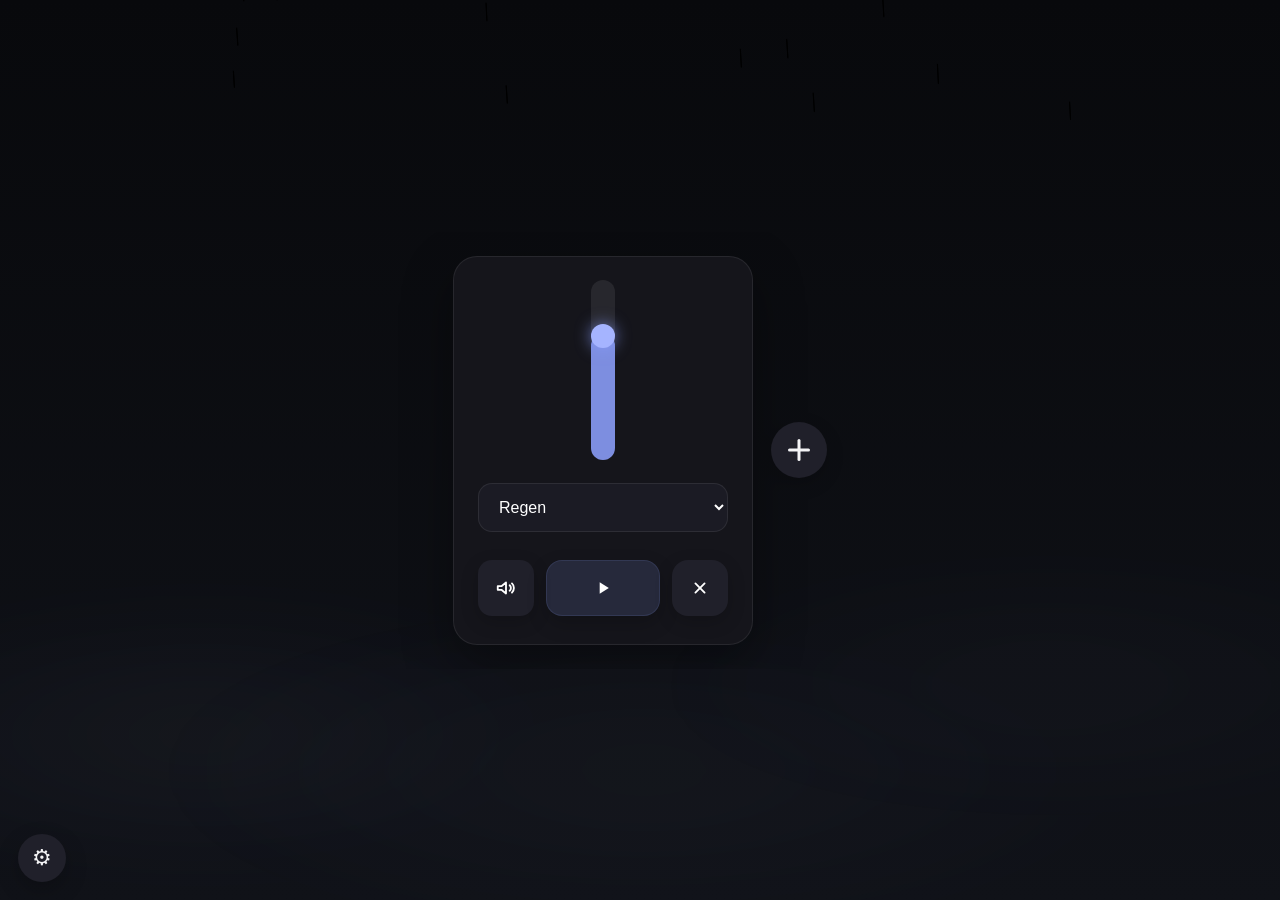
==== chillseite2.html @ a2947f50 "Add files via upload" ====
﻿<!DOCTYPE html>
<html lang="de">
<head>
    <meta charset="UTF-8">
    <title>Maltes Chillseite</title>
    <link rel="stylesheet" href="chillseitestyle2.css">
    <script src="Script2.js"></script>
</head>

<body>
    <div class="rain-settings-dock">
        <button class="rain-settings-gear" aria-label="Regeneinstellungen öffnen">
            ⚙
        </button>

        <div class="rain-settings-popout">
            <label>
                Stärke
                <input type="range" min="20" max="200" value="90" class="rain-intensity-slider">
            </label>

            <label>
                Wind
                <input type="range" min="0" max="20" value="6" class="rain-wind-slider">
            </label>

            <label>
                Opacity
                <input type="range" min="0" max="100" value="70" class="rain-opacity-slider">
            </label>

            <div class="rain-settings-actions">
                <label class="rain-toggle-switch icon-toggle-switch">
                    <input type="checkbox" class="rain-enabled-toggle" checked>

                    <span class="toggle-icon left-icon" aria-hidden="true">
                        <svg viewBox="0 0 24 24">
                            <path d="M7 16h9a4 4 0 0 0 0-8 5.5 5.5 0 0 0-10.4 1.7A3.5 3.5 0 0 0 7 16Z"></path>
                            <line x1="5" y1="19" x2="19" y2="5"></line>
                        </svg>
                    </span>

                    <span class="rain-toggle-slider"></span>

                    <span class="toggle-icon right-icon" aria-hidden="true">
                        <svg viewBox="0 0 24 24">
                            <path d="M7 16h9a4 4 0 0 0 0-8 5.5 5.5 0 0 0-10.4 1.7A3.5 3.5 0 0 0 7 16Z"></path>
                            <line x1="9" y1="18" x2="8" y2="20"></line>
                            <line x1="13" y1="18" x2="12" y2="20"></line>
                            <line x1="17" y1="18" x2="16" y2="20"></line>
                        </svg>
                    </span>
                </label>

                <label class="rain-toggle-switch icon-toggle-switch">
                    <input type="checkbox" class="cow-enabled-toggle">

                    <span class="toggle-icon left-icon" aria-hidden="true">
                        <svg viewBox="0 0 24 24">
                            <path d="M6 14c0-3.8 2.8-6 6-6s6 2.2 6 6"></path>
                            <path d="M8 13.5c.8 2 2.4 3.5 4 3.5s3.2-1.5 4-3.5"></path>
                            <path d="M8 9.5 6.2 7.8"></path>
                            <path d="M16 9.5 17.8 7.8"></path>
                            <line x1="5" y1="19" x2="19" y2="5"></line>
                        </svg>
                    </span>

                    <span class="rain-toggle-slider"></span>

                    <span class="toggle-icon right-icon" aria-hidden="true">
                        <svg viewBox="0 0 24 24">
                            <path d="M6 14c0-3.8 2.8-6 6-6s6 2.2 6 6"></path>
                            <path d="M8 13.5c.8 2 2.4 3.5 4 3.5s3.2-1.5 4-3.5"></path>
                            <path d="M8 9.5 6.2 7.8"></path>
                            <path d="M16 9.5 17.8 7.8"></path>
                            <circle cx="9.4" cy="13" r=".8" fill="currentColor" stroke="none"></circle>
                            <circle cx="14.6" cy="13" r=".8" fill="currentColor" stroke="none"></circle>
                        </svg>
                    </span>
                </label>

                <label class="rain-toggle-switch icon-toggle-switch">
                    <input type="checkbox" class="fog-enabled-toggle" checked>

                    <span class="toggle-icon left-icon" aria-hidden="true">
                        <svg viewBox="0 0 24 24">
                            <path d="M4 10.5h16"></path>
                            <path d="M6 14h12"></path>
                            <path d="M8 17.5h8"></path>
                            <line x1="5" y1="19" x2="19" y2="5"></line>
                        </svg>
                    </span>

                    <span class="rain-toggle-slider"></span>

                    <span class="toggle-icon right-icon" aria-hidden="true">
                        <svg viewBox="0 0 24 24">
                            <path d="M4 10.5h16"></path>
                            <path d="M6 14h12"></path>
                            <path d="M8 17.5h8"></path>
                        </svg>
                    </span>
                </label>

                <button class="rain-reset-button">Zurücksetzen</button>
            </div>
        </div>
    </div>

    <div class="fog-layer">
        <span class="fog-cloud fog-1"></span>
        <span class="fog-cloud fog-2"></span>
        <span class="fog-cloud fog-3"></span>
    </div>

    <canvas id="rain-canvas"></canvas>
    <div class="page-scroll">
        <main class="app">

            <div class="mixer-area">

                <div class="audio-row">
                    <div class="boxes-container">
                        <div class="audio-box">
                            <div class="slider-container">
                                <div class="volume-slider" data-value="70">
                                    <div class="volume-fill"></div>
                                    <div class="volume-thumb"></div>
                                </div>
                            </div>

                            <select class="audio-select">
                                <option value="audio/rain.mp3">Regen</option>
                                <option value="audio/waves.mp3">Wellen</option>
                                <option value="audio/forest.mp3">Wald</option>
                                <option value="audio/fire.mp3">Kamin</option>
                                <option value="audio/regenzelt.mp3">Zelt</option>
                                <option value="audio/brown.mp3">Brown Noise</option>
                            </select>


                            <div class="button-row">
                                <button class="mute-button icon-button" aria-label="Stummschalten">
                                    <svg class="icon-volume" viewBox="0 0 24 24">
                                        <path d="M3 10v4h4l5 4V6L7 10H3z"></path>
                                        <path d="M16 9a4 4 0 0 1 0 6"></path>
                                        <path d="M18.5 7a7 7 0 0 1 0 10"></path>
                                    </svg>

                                    <svg class="icon-volume-muted" viewBox="0 0 24 24">
                                        <path d="M3 10v4h4l5 4V6L7 10H3z"></path>
                                        <line x1="16" y1="8" x2="22" y2="14"></line>
                                        <line x1="22" y1="8" x2="16" y2="14"></line>
                                    </svg>
                                </button>

                                <button class="play-button play-main-button" aria-label="Play oder Pause">
                                    <svg class="icon-play" viewBox="0 0 24 24">
                                        <polygon points="8,5 19,12 8,19"></polygon>
                                    </svg>

                                    <svg class="icon-pause" viewBox="0 0 24 24">
                                        <rect x="6" y="5" width="4" height="14"></rect>
                                        <rect x="14" y="5" width="4" height="14"></rect>
                                    </svg>
                                </button>

                                <button class="remove-button icon-button" aria-label="Panel entfernen">
                                    <svg viewBox="0 0 24 24">
                                        <line x1="7" y1="7" x2="17" y2="17"></line>
                                        <line x1="17" y1="7" x2="7" y2="17"></line>
                                    </svg>
                                </button>
                            </div>
                        </div>
                    </div>

                    <button class="add-button" aria-label="Neues Panel hinzufügen"></button>
                </div>

            </div>
        </main>
    </div>

    <div class="sleepy-cow-signature" aria-hidden="true">
        <div class="cow-zzz-layer">
            <span class="cow-zzz z1">z</span>
            <span class="cow-zzz z2">z</span>
            <span class="cow-zzz z3">z</span>
        </div>

        <div class="cow-image-wrap">
            <img src="cow-sleep.png" alt="" class="sleepy-cow-image">
        </div>
    </div>
</body>
</html>
---- chillseitestyle2.css ----
﻿* 
{
    box-sizing: border-box;
    margin: 0;
    padding: 0;
}

:root 
{
    --bg: #0a0a0d;
    --panel: #15151b;
    --panel-border: rgba(255, 255, 255, 0.08);
    --text: #f3f3f5;
    --muted: #b8b8c2;
    --accent: #8ea3ff;
    --button: #20202a;
    --button-hover: #2b2b38;
}

.volume-slider {
    position: relative;
    width: 24px;
    height: 180px;
    border-radius: 999px;
    background: rgba(255, 255, 255, 0.08);
    cursor: pointer;
}

.volume-fill {
    position: absolute;
    left: 0;
    bottom: 0;
    width: 100%;
    height: 70%;
    border-radius: 999px;
    background: rgba(140, 160, 255, 0.85);
}

.volume-thumb {
    position: absolute;
    left: 50%;
    bottom: 70%;
    width: 24px;
    height: 24px;
    transform: translate(-50%, 50%) translateY(2px);
    border-radius: 50%;
    background: #a5b4ff;
    box-shadow: 0 0 16px rgba(140, 160, 255, 0.7);
    transition: transform 0.08s ease, box-shadow 0.12s ease, background 0.12s ease;
}
.volume-slider:hover .volume-thumb {
    transform: translate(-50%, 50%) translateY(1px) scale(1.06);
    box-shadow: 0 0 22px rgba(140, 160, 255, 0.95);
}

.volume-slider.is-disabled {
    opacity: 0.35;
    pointer-events: none;
}

    .volume-slider.is-disabled .volume-thumb {
        box-shadow: none;
    }

html,
body {
    height: 100%;
}

body {
    margin: 0;
    font-family: Arial, sans-serif;
    background-color: black;
    background: linear-gradient(to bottom, #08090c, #101218);
    color: var(--text);
    display: flex;
    justify-content: center;
    align-items: center;
    overflow: hidden;
}

    body::-webkit-scrollbar {
        height: 10px;
    }

    body::-webkit-scrollbar-track {
        background: transparent;
    }

    body::-webkit-scrollbar-thumb {
        background: rgba(140, 160, 255, 0.35);
        border-radius: 999px;
    }

        body::-webkit-scrollbar-thumb:hover {
            background: rgba(140, 160, 255, 0.5);
        }

.app {
    width: 100%;
    display: flex;
    justify-content: center;
}

.mixer-area {
    display: flex;
    justify-content: center;
    min-width: max-content;
}

.audio-row {
    display: flex;
    align-items: center;
    gap: 18px;
}
    .audio-row::-webkit-scrollbar {
        height: 8px;
    }

    .audio-row::-webkit-scrollbar-track {
        background: transparent;
    }

    .audio-row::-webkit-scrollbar-thumb {
        background: rgba(140, 160, 255, 0.3);
        border-radius: 999px;
    }

        .audio-row::-webkit-scrollbar-thumb:hover {
            background: rgba(140, 160, 255, 0.5);
        }


.boxes-container {
    display: flex;
    gap: 18px;
    flex-wrap: nowrap;
}


.audio-box {
    width: 300px;
    min-height: 280px;
    background: #15151b;
    border: 1px solid rgba(255, 255, 255, 0.08);
    border-radius: 24px;
    padding: 28px 24px;
    display: flex;
    flex-direction: column;
    align-items: center;
    gap: 28px;
    box-shadow: 0 18px 50px rgba(0, 0, 0, 0.35);
}

.page-scroll {
    width: 100%;
    overflow-x: auto;
    overflow-y: hidden;
}

    .page-scroll::-webkit-scrollbar {
        height: 8px;
    }

    .page-scroll::-webkit-scrollbar-track {
        background: transparent;
    }

    .page-scroll::-webkit-scrollbar-thumb {
        background: rgba(140, 160, 255, 0.35);
        border-radius: 999px;
    }

        .page-scroll::-webkit-scrollbar-thumb:hover {
            background: rgba(140, 160, 255, 0.55);
        }
.page-scroll {
    scrollbar-color: rgba(140, 160, 255, 0.35) transparent;
}

.audio-select {
    width: 100%;
    padding: 14px 16px;
    font-size: 1rem;
    border-radius: 14px;
    border: 1px solid rgba(255, 255, 255, 0.08);
    background: #1b1b24;
    color: white;
}

.mute-button,
.play-button,
.remove-button {
    border: none;
    border-radius: 16px;
    background: var(--button);
    color: white;
    cursor: pointer;
    transform: translateY(0) scale(1);
    box-shadow: 0 6px 18px rgba(0, 0, 0, 0.18);
    transition: background 0.16s ease, opacity 0.2s ease, transform 0.08s ease, box-shadow 0.12s ease;
}

    .mute-button:hover,
    .play-button:hover,
    .remove-button:hover {
        background: var(--button-hover);
        box-shadow: 0 10px 24px rgba(140, 160, 255, 0.08);
    }

    .mute-button:active,
    .play-button:active,
    .remove-button:active {
        transform: translateY(1px) scale(0.97);
        box-shadow: 0 2px 8px rgba(0, 0, 0, 0.14);
    }

.icon-button {
    position: relative;
    width: 56px;
    height: 56px;
    display: flex;
    align-items: center;
    justify-content: center;
}

    .icon-button svg {
        width: 22px;
        height: 22px;
        stroke: white;
        fill: none;
        stroke-width: 2;
        stroke-linecap: round;
        stroke-linejoin: round;
    }

.icon-volume,
.icon-volume-muted {
    position: absolute;
    width: 22px;
    height: 22px;
    transition: opacity 0.18s ease, transform 0.18s ease;
}

.icon-volume {
    opacity: 1;
    transform: scale(1);
}

.icon-volume-muted {
    opacity: 0;
    transform: scale(0.8);
}

.mute-button.is-muted .icon-volume {
    opacity: 0;
    transform: scale(0.8);
}

.mute-button.is-muted .icon-volume-muted {
    opacity: 1;
    transform: scale(1);
}

.play-main-button {
    width: 100%;
    height: 56px;
    display: flex;
    align-items: center;
    justify-content: center;
    background: rgba(140, 160, 255, 0.14);
    box-shadow: 0 0 0 1px rgba(140, 160, 255, 0.12) inset, 0 8px 20px rgba(0, 0, 0, 0.2);
}

    .play-main-button:hover {
        background: rgba(140, 160, 255, 0.2);
        box-shadow: 0 0 0 1px rgba(140, 160, 255, 0.18) inset, 0 10px 24px rgba(140, 160, 255, 0.12);
    }

.play-button:hover,
.remove-button:hover {
    background: var(--button-hover);
}

.audio-box {
    flex-shrink: 0;
    animation: boxFadeIn 0.28s ease;
}

    .audio-box.removing {
        animation: boxFadeOut 0.25s ease forwards;
    }

.hidden {
    display: none;
}

.mute-button {
    width: 100%;
    padding: 14px 16px;
    border: none;
    border-radius: 14px;
    background: #20202a;
    color: white;
    font-size: 1rem;
    cursor: pointer;
}

.mute-button:hover {
    background: var(--button-hover);
}

.slider-container {
    display: flex;
    justify-content: center;
    align-items: center;
    height: 170px;
}

.button-row {
    width: 100%;
    display: grid;
    grid-template-columns: 56px 1fr 56px;
    gap: 12px;
    align-items: center;
}

.add-button {
    box-shadow: 0 6px 18px rgba(0, 0, 0, 0.18);
    flex-shrink: 0;
    width: 56px;
    height: 56px;
    border: none;
    border-radius: 50%;
    background: var(--button);
    cursor: pointer;
    display: flex;
    align-items: center;
    justify-content: center;
    position: relative;
    padding: 0;
    transition: background 0.2s ease, transform 0.2s ease, box-shadow 0.2s ease;
}

    .add-button::before,
    .add-button::after {
        content: "";
        position: absolute;
        left: 50%;
        top: 50%;
        background: var(--text);
        border-radius: 999px;
        transform: translate(-50%, -50%);
        transform-origin: center;
        transition: background 0.2s ease, transform 0.2s ease, opacity 0.2s ease;
    }

    .add-button::before {
        width: 22px;
        height: 3px;
    }

    .add-button::after {
        width: 3px;
        height: 22px;
    }

    .add-button:hover {
        background: var(--button-hover);
        box-shadow: 0 10px 24px rgba(140, 160, 255, 0.08);
    }

        .add-button:hover::before,
        .add-button:hover::after {
            background: rgba(255, 255, 255, 0.96);
        }

    .add-button:active {
        transform: translateY(1px) scale(0.96);
        box-shadow: 0 2px 8px rgba(0, 0, 0, 0.14);
    }

        .add-button:active::before,
        .add-button:active::after {
            transform: translate(-50%, -50%) scale(0.96);
        }

.boxes-container {
    display: flex;
    gap: 18px;
    flex-wrap: nowrap;
    align-items: center;
}

@keyframes boxFadeIn {
    from {
        opacity: 0;
        transform: translateY(16px) scale(0.96);
    }

    to {
        opacity: 1;
        transform: translateY(0) scale(1);
    }
}

@keyframes boxFadeOut {
    from {
        opacity: 1;
        transform: translateY(0) scale(1);
    }

    to {
        opacity: 0;
        transform: translateY(16px) scale(0.96);
    }
}

.play-button {
    display: flex;
    align-items: center;
    justify-content: center;
    position: relative;
}

    .play-button svg {
        width: 20px;
        height: 20px;
        fill: white;
    }

.icon-play,
.icon-pause {
    position: absolute;
    width: 20px;
    height: 20px;
    fill: white;
    transition: opacity 0.18s ease, transform 0.18s ease;
}

.icon-play {
    opacity: 0;
    transform: scale(0.8);
}

.icon-pause {
    opacity: 0;
    transform: scale(0.8);
}

.paused .icon-play {
    opacity: 1;
    transform: scale(1);
}

.paused .icon-pause {
    opacity: 0;
    transform: scale(0.8);
}

.playing .icon-play {
    opacity: 0;
    transform: scale(0.8);
}

.playing .icon-pause {
    opacity: 1;
    transform: scale(1);
}

.fog-layer {
    position: fixed;
    inset: 0;
    pointer-events: none;
    z-index: 1;
    overflow: hidden;
    opacity: 1;
    transition: opacity 0.45s ease;
    mix-blend-mode: screen;
}

.fog-cloud {
    position: absolute;
    border-radius: 50%;
    background: radial-gradient( ellipse at center, rgba(215, 225, 255, 0.12) 0%, rgba(185, 198, 255, 0.08) 30%, rgba(145, 165, 255, 0.045) 55%, rgba(120, 140, 220, 0.018) 72%, rgba(120, 140, 220, 0) 100% );
    filter: blur(42px);
    opacity: 0.42;
    transform: translate3d(0, 0, 0);
    will-change: transform, opacity;
}

.fog-1 {
    width: 760px;
    height: 250px;
    left: -180px;
    bottom: 40px;
    opacity: 0.34;
    animation: fogDrift1 42s linear infinite;
}

.fog-2 {
    width: 980px;
    height: 300px;
    left: 12%;
    bottom: -20px;
    opacity: 0.26;
    animation: fogDrift2 56s linear infinite;
}

.fog-3 {
    width: 820px;
    height: 240px;
    right: -180px;
    bottom: 95px;
    opacity: 0.2;
    animation: fogDrift3 48s linear infinite;
}

#rain-canvas {
    position: fixed;
    inset: 0;
    width: 100%;
    height: 100%;
    pointer-events: none;
    z-index: 2;
}

.app {
    width: 100%;
    display: flex;
    justify-content: center;
    align-items: center;
    padding: 24px;
    position: relative;
    z-index: 2;
}

.playing .play-main-button {
    box-shadow: 0 0 0 1px rgba(140, 160, 255, 0.2) inset, 0 0 24px rgba(140, 160, 255, 0.18);
}

.rain-settings-dock {
    position: fixed;
    left: 18px;
    bottom: 18px;
    z-index: 30;
    display: flex;
    align-items: flex-end;
    gap: 12px;
}

.rain-settings-gear {
    width: 48px;
    height: 48px;
    border: none;
    border-radius: 50%;
    background: var(--button);
    color: var(--text);
    font-size: 1.35rem;
    cursor: pointer;
    display: flex;
    align-items: center;
    justify-content: center;
    box-shadow: 0 8px 22px rgba(0, 0, 0, 0.22);
    transition: background 0.16s ease, transform 0.08s ease, box-shadow 0.16s ease;
}

    .rain-settings-gear:hover {
        background: var(--button-hover);
        box-shadow: 0 10px 28px rgba(140, 160, 255, 0.12);
    }

    .rain-settings-gear:active {
        transform: scale(0.96);
    }

.rain-settings-popout {
    position: absolute;
    left: 60px;
    bottom: 0;
    width: 220px;
    padding: 14px;
    border-radius: 16px;
    background: rgba(21, 21, 27, 0.94);
    border: 1px solid rgba(255, 255, 255, 0.08);
    backdrop-filter: blur(10px);
    box-shadow: 0 16px 40px rgba(0, 0, 0, 0.28);
    display: flex;
    flex-direction: column;
    gap: 12px;
    opacity: 0;
    transform: translateX(-8px) scale(0.98);
    pointer-events: none;
    transition: opacity 0.18s ease, transform 0.18s ease;
}

    .rain-settings-dock.open .rain-settings-popout,
    .rain-settings-dock:hover .rain-settings-popout,
    .rain-settings-popout:hover {
        opacity: 1;
        transform: translateX(0) scale(1);
        pointer-events: auto;
    }

    .rain-settings-popout label {
        display: flex;
        flex-direction: column;
        gap: 8px;
        font-size: 0.92rem;
        color: var(--muted);
    }

    .rain-settings-popout .icon-toggle-switch {
        flex-direction: row;
        align-items: center;
        gap: 10px;
        color: var(--text);
    }

    .rain-settings-popout input[type="range"] {
        width: 100%;
        appearance: none;
        -webkit-appearance: none;
        background: transparent;
        cursor: pointer;
    }

        .rain-settings-popout input[type="range"]::-webkit-slider-runnable-track {
            height: 10px;
            border-radius: 999px;
            background: linear-gradient( to right, rgba(140, 160, 255, 0.95) 0%, rgba(140, 160, 255, 0.95) var(--range-progress, 50%), rgba(255, 255, 255, 0.14) var(--range-progress, 50%), rgba(255, 255, 255, 0.14) 100% );
            box-shadow: inset 0 0 0 1px rgba(255, 255, 255, 0.04);
        }

        .rain-settings-popout input[type="range"]::-webkit-slider-thumb {
            -webkit-appearance: none;
            appearance: none;
            margin-top: -7px;
            width: 20px;
            height: 20px;
            border-radius: 50%;
            border: 2px solid rgba(255, 255, 255, 0.82);
            background: #a5b4ff;
            box-shadow: 0 0 0 4px rgba(140, 160, 255, 0.08), 0 0 14px rgba(140, 160, 255, 0.35), 0 4px 12px rgba(0, 0, 0, 0.2);
            transition: transform 0.12s ease, box-shadow 0.16s ease, background 0.16s ease;
        }

        .rain-settings-popout input[type="range"]:hover::-webkit-slider-thumb {
            transform: scale(1.06);
            box-shadow: 0 0 0 5px rgba(140, 160, 255, 0.11), 0 0 18px rgba(140, 160, 255, 0.45), 0 6px 16px rgba(0, 0, 0, 0.22);
        }

        .rain-settings-popout input[type="range"]::-moz-range-track {
            height: 10px;
            border-radius: 999px;
            background: rgba(255, 255, 255, 0.14);
            box-shadow: inset 0 0 0 1px rgba(255, 255, 255, 0.04);
        }

        .rain-settings-popout input[type="range"]::-moz-range-progress {
            height: 10px;
            border-radius: 999px;
            background: rgba(140, 160, 255, 0.95);
        }

        .rain-settings-popout input[type="range"]::-moz-range-thumb {
            width: 20px;
            height: 20px;
            border-radius: 50%;
            border: 2px solid rgba(255, 255, 255, 0.82);
            background: #a5b4ff;
            box-shadow: 0 0 0 4px rgba(140, 160, 255, 0.08), 0 0 14px rgba(140, 160, 255, 0.35), 0 4px 12px rgba(0, 0, 0, 0.2);
        }

.rain-settings-actions {
    display: flex;
    flex-direction: column;
    gap: 12px;
    margin-top: 4px;
}

.rain-reset-button {
    width: 100%;
    padding: 9px 12px;
    border: 1px solid rgba(255, 255, 255, 0.06);
    border-radius: 12px;
    background: rgba(255, 255, 255, 0.03);
    color: var(--muted);
    cursor: pointer;
    transition: background 0.16s ease, transform 0.08s ease, box-shadow 0.16s ease, color 0.16s ease;
}

    .rain-reset-button:hover {
        background: rgba(255, 255, 255, 0.06);
        color: var(--text);
        box-shadow: 0 8px 18px rgba(140, 160, 255, 0.05);
    }

    .rain-reset-button:active {
        transform: scale(0.98);
    }

.rain-toggle-switch {
    display: flex;
    align-items: center;
    justify-content: center;
    gap: 10px;
    cursor: pointer;
    user-select: none;
}

.icon-toggle-switch {
    width: 100%;
    justify-content: space-between;
    flex-direction: row;
    align-items: center;
}

.rain-enabled-toggle,
.cow-enabled-toggle,
.fog-enabled-toggle {
    display: none;
}

.toggle-icon {
    width: 24px;
    height: 24px;
    color: rgba(235, 240, 255, 0.72);
    display: flex;
    align-items: center;
    justify-content: center;
    flex-shrink: 0;
    transition: color 0.18s ease, opacity 0.18s ease, transform 0.18s ease;
}

.icon-toggle-switch .left-icon {
    order: 1;
}

.icon-toggle-switch .rain-toggle-slider {
    order: 2;
}

.icon-toggle-switch .right-icon {
    order: 3;
}

    .toggle-icon svg {
        width: 22px;
        height: 22px;
        stroke: currentColor;
        fill: none;
        stroke-width: 2;
        stroke-linecap: round;
        stroke-linejoin: round;
    }

.rain-toggle-slider {
    position: relative;
    width: 48px;
    height: 28px;
    border-radius: 999px;
    background: rgba(255, 255, 255, 0.12);
    transition: background 0.18s ease, box-shadow 0.18s ease;
    flex-shrink: 0;
}

    .rain-toggle-slider::before {
        content: "";
        position: absolute;
        top: 3px;
        left: 3px;
        width: 22px;
        height: 22px;
        border-radius: 50%;
        background: white;
        transition: transform 0.18s ease;
        box-shadow: 0 4px 10px rgba(0, 0, 0, 0.18);
    }

.rain-enabled-toggle:checked ~ .rain-toggle-slider,
.cow-enabled-toggle:checked ~ .rain-toggle-slider,
.fog-enabled-toggle:checked ~ .rain-toggle-slider {
    background: rgba(140, 160, 255, 0.55);
    box-shadow: 0 0 16px rgba(140, 160, 255, 0.14);
}

    .rain-enabled-toggle:checked ~ .rain-toggle-slider::before,
    .cow-enabled-toggle:checked ~ .rain-toggle-slider::before,
    .fog-enabled-toggle:checked ~ .rain-toggle-slider::before {
        transform: translateX(20px);
    }

.rain-enabled-toggle:checked ~ .right-icon,
.cow-enabled-toggle:checked ~ .right-icon,
.fog-enabled-toggle:checked ~ .right-icon {
    color: rgba(255, 255, 255, 0.9);
    opacity: 1;
}

.rain-enabled-toggle:not(:checked) ~ .right-icon,
.cow-enabled-toggle:not(:checked) ~ .right-icon,
.fog-enabled-toggle:not(:checked) ~ .right-icon {
    color: rgba(235, 240, 255, 0.35);
    opacity: 0.45;
}

.rain-enabled-toggle:checked ~ .left-icon,
.cow-enabled-toggle:checked ~ .left-icon,
.fog-enabled-toggle:checked ~ .left-icon {
    color: rgba(235, 240, 255, 0.35);
    opacity: 0.45;
}

.rain-enabled-toggle:not(:checked) ~ .left-icon,
.cow-enabled-toggle:not(:checked) ~ .left-icon,
.fog-enabled-toggle:not(:checked) ~ .left-icon {
    color: rgba(255, 255, 255, 0.9);
    opacity: 1;
}

.sleepy-cow-signature {
    position: fixed;
    left: 50%;
    bottom: -118px;
    transform: translateX(-50%) translateY(16px);
    width: 380px;
    height: 240px;
    z-index: 12;
    pointer-events: none;
    user-select: none;
    opacity: 0;
    transition: opacity 0.45s ease, transform 0.55s cubic-bezier(0.22, 1, 0.36, 1);
}

    .sleepy-cow-signature.visible {
        opacity: 1;
        transform: translateX(-50%) translateY(0);
    }

.cow-image-wrap {
    position: absolute;
    z-index: 1;
    left: 50%;
    bottom: 0;
    width: 100%;
    display: flex;
    justify-content: center;
    transform: translateX(-50%);
    animation: cowBreath 4.4s ease-in-out infinite;
    transform-origin: center bottom;
}

.sleepy-cow-image {
    width: 340px;
    height: auto;
    display: block;
    filter: drop-shadow(0 10px 18px rgba(0, 0, 0, 0.28)) drop-shadow(0 0 12px rgba(160, 180, 255, 0.08));
}

.cow-zzz-layer {
    position: absolute;
    z-index: 2;
    left: 70%;
    bottom: 210px;
    width: 130px;
    height: 100px;
    transform: translateX(-50%);
}

.cow-zzz {
    position: absolute;
    color: rgba(235, 240, 255, 0.82);
    font-weight: 700;
    text-transform: lowercase;
    text-shadow: 0 0 10px rgba(160, 180, 255, 0.18);
    opacity: 0;
    will-change: transform, opacity;
    animation-name: cowZFloat;
    animation-timing-function: linear;
    animation-iteration-count: infinite;
    animation-fill-mode: both;
}

.cow-zzz.z1 {
    left: 2px;
    bottom: 2px;
    font-size: 0.95rem;
    animation-delay: 0s;
    animation-duration: 4.8s;
}

.cow-zzz.z2 {
    left: 20px;
    bottom: 14px;
    font-size: 1.18rem;
    animation-delay: 1.2s;
    animation-duration: 4.8s;
}

.cow-zzz.z3 {
    left: 42px;
    bottom: 28px;
    font-size: 1.42rem;
    animation-delay: 2.4s;
    animation-duration: 4.8s;
}

@keyframes cowBreath {
    0%, 100% {
        transform: translateX(-50%) translateY(0) scale(1);
    }

    50% {
        transform: translateX(-50%) translateY(1px) scale(1.012);
    }
}

@keyframes cowZFloat {
    0% {
        opacity: 0;
        transform: translate3d(0, 0, 0) scale(0.78) rotate(-4deg);
    }

    12% {
        opacity: 0.95;
        transform: translate3d(2px, -6px, 0) scale(0.86) rotate(-2deg);
    }

    28% {
        opacity: 0.92;
        transform: translate3d(5px, -14px, 0) scale(0.94) rotate(0deg);
    }

    48% {
        opacity: 0.78;
        transform: translate3d(9px, -24px, 0) scale(1.02) rotate(3deg);
    }

    72% {
        opacity: 0.48;
        transform: translate3d(14px, -35px, 0) scale(1.1) rotate(6deg);
    }

    100% {
        opacity: 0;
        transform: translate3d(20px, -48px, 0) scale(1.18) rotate(8deg);
    }
}

@keyframes fogDrift1 {
    0% {
        transform: translate3d(0, 0, 0) scale(1);
    }

    35% {
        transform: translate3d(60px, -10px, 0) scale(1.03);
    }

    70% {
        transform: translate3d(120px, -2px, 0) scale(1.06);
    }

    100% {
        transform: translate3d(180px, 6px, 0) scale(1.08);
    }
}

@keyframes fogDrift2 {
    0% {
        transform: translate3d(0, 0, 0) scale(1);
    }

    40% {
        transform: translate3d(-70px, -12px, 0) scale(1.02);
    }

    75% {
        transform: translate3d(-130px, -4px, 0) scale(1.05);
    }

    100% {
        transform: translate3d(-190px, 4px, 0) scale(1.08);
    }
}

@keyframes fogDrift3 {
    0% {
        transform: translate3d(0, 0, 0) scale(1);
    }

    30% {
        transform: translate3d(-45px, -8px, 0) scale(1.02);
    }

    65% {
        transform: translate3d(-95px, 2px, 0) scale(1.05);
    }

    100% {
        transform: translate3d(-150px, 10px, 0) scale(1.07);
    }
}
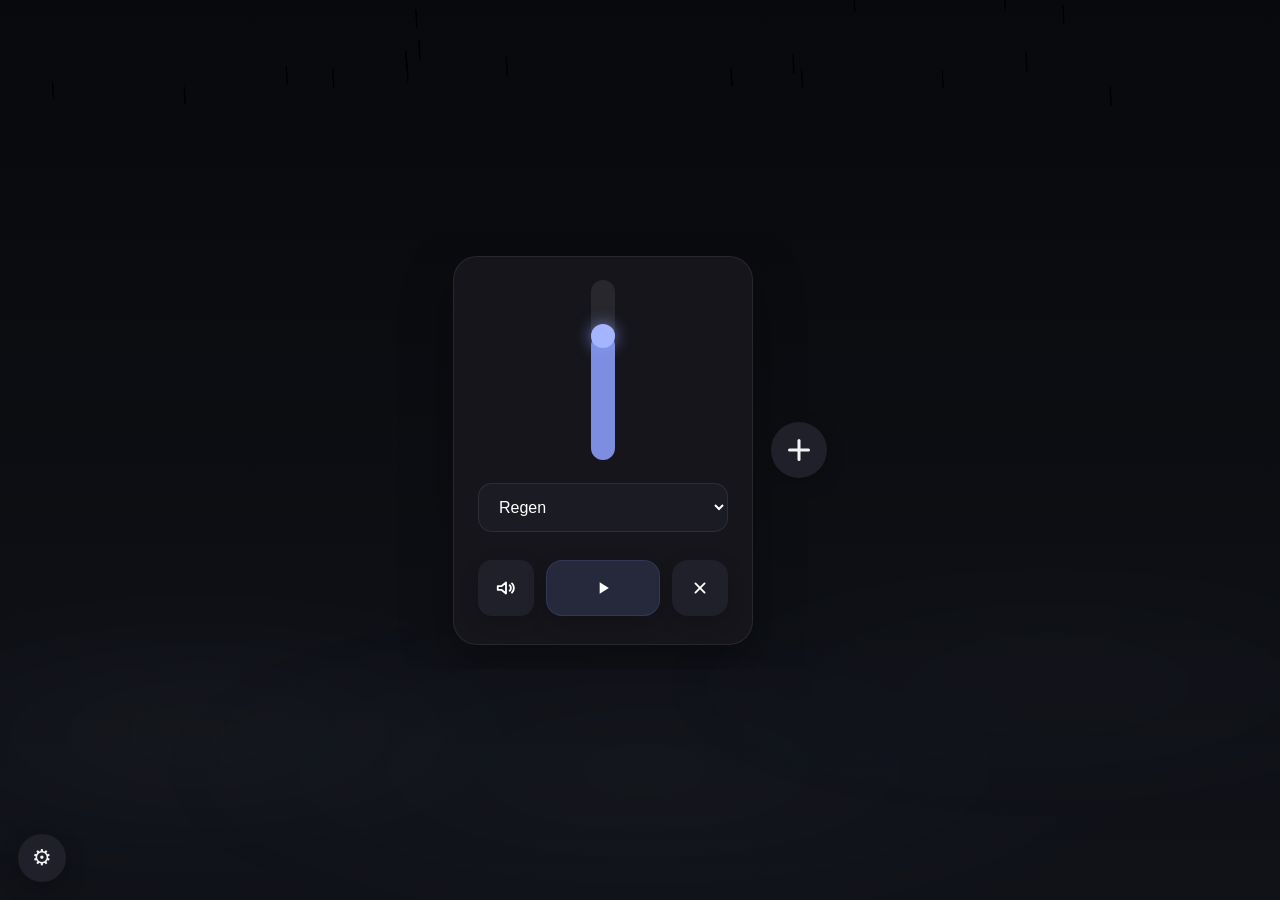
==== commit 82cbc9d9: "added R2 audio" ====
--- a/chillseite2.html
+++ b/chillseite2.html
@@ -130,12 +130,12 @@
                             </div>
 
                             <select class="audio-select">
-                                <option value="audio/rain.mp3">Regen</option>
-                                <option value="audio/waves.mp3">Wellen</option>
-                                <option value="audio/forest.mp3">Wald</option>
-                                <option value="audio/fire.mp3">Kamin</option>
-                                <option value="audio/regenzelt.mp3">Zelt</option>
-                                <option value="audio/brown.mp3">Brown Noise</option>
+                                <option value="https://pub-de19fea77e644965aaf4d90d78fc0089.r2.dev/rain.mp3">Regen</option>
+                                <option value="https://pub-de19fea77e644965aaf4d90d78fc0089.r2.dev/waves.mp3">Wellen</option>
+                                <option value="https://pub-de19fea77e644965aaf4d90d78fc0089.r2.dev/forest.mp3">Wald</option>
+                                <option value="https://pub-de19fea77e644965aaf4d90d78fc0089.r2.dev/fire.mp3">Kamin</option>
+                                <option value="https://pub-de19fea77e644965aaf4d90d78fc0089.r2.dev/regenzelt.mp3">Zelt</option>
+                                <option value="https://pub-de19fea77e644965aaf4d90d78fc0089.r2.dev/brown.mp3">Brown Noise</option>
                             </select>
 
 
